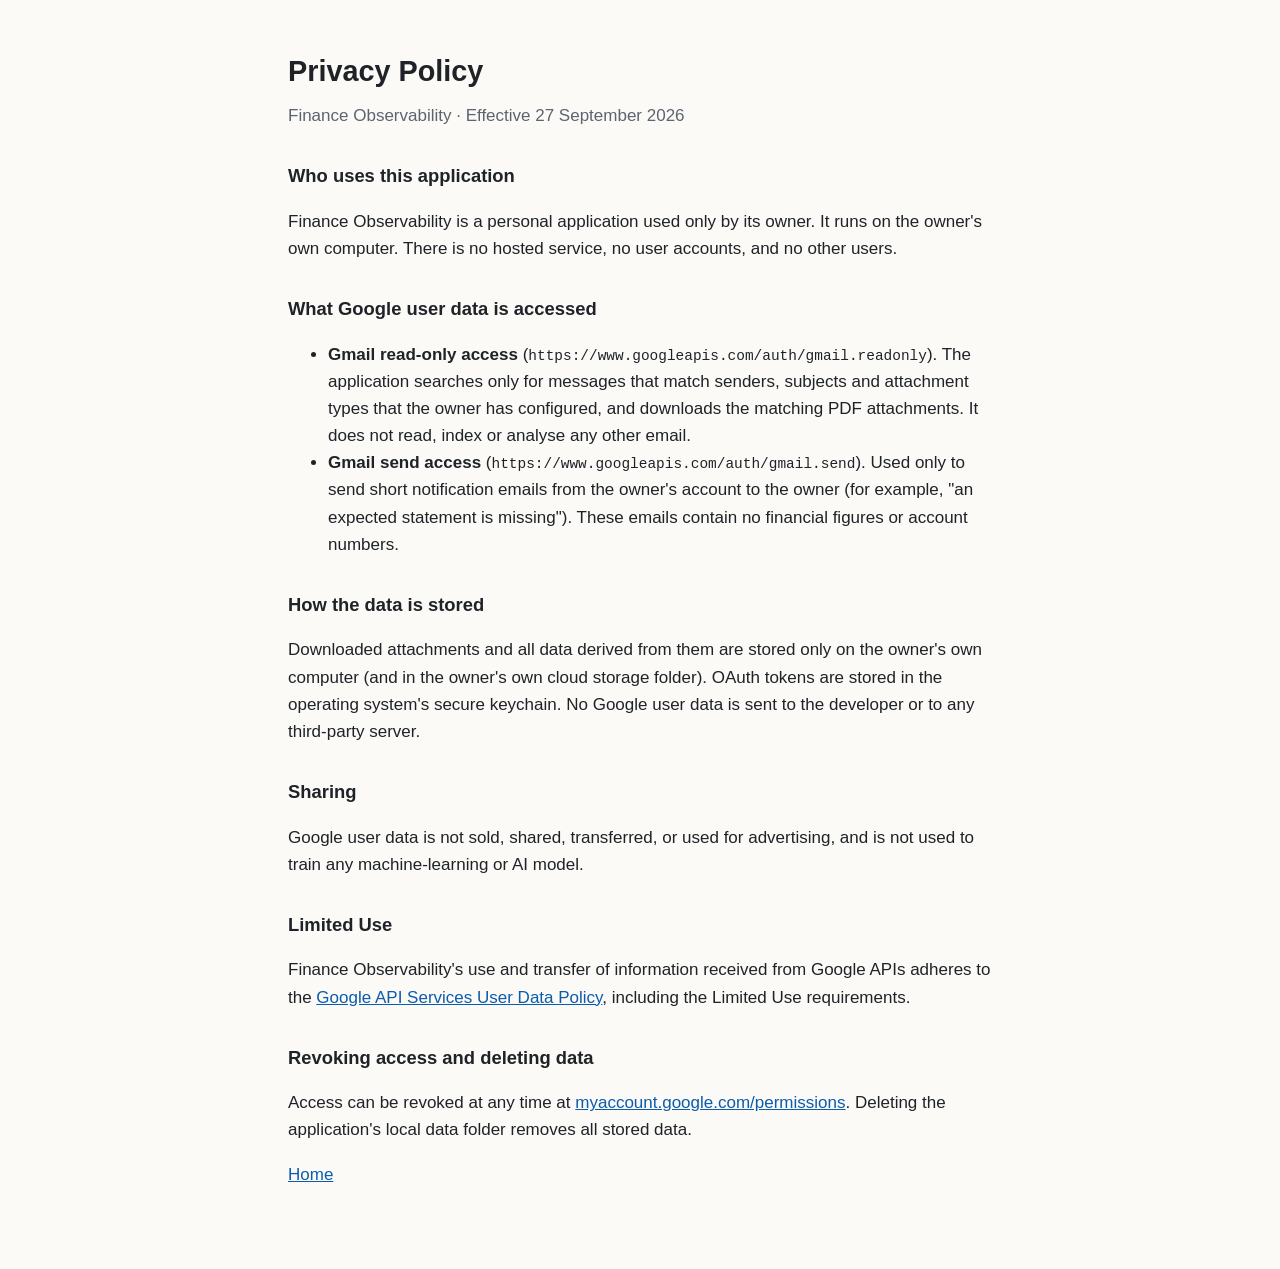
==== privacy.html @ 63c1629b "Add homepage and privacy policy for Google OAuth branding Co-Authored-By: Claude Opus 5.5 <noreply@a" ====
<!doctype html>
<html lang="en">
<head>
  <meta charset="utf-8">
  <meta name="viewport" content="width=device-width, initial-scale=1">
  <title>Finance Observability Privacy Policy</title>
  <link rel="stylesheet" href="style.css">
</head>
<body>
  <main>
    <h1>Privacy Policy</h1>
    <p class="meta">Finance Observability · Effective 27 September 2026</p>

    <h2>Who uses this application</h2>
    <p>
      Finance Observability is a personal application used only by its owner. It runs on the
      owner's own computer. There is no hosted service, no user accounts, and no other users.
    </p>

    <h2>What Google user data is accessed</h2>
    <ul>
      <li>
        <strong>Gmail read-only access</strong> (<code>https://www.googleapis.com/auth/gmail.readonly</code>).
        The application searches only for messages that match senders, subjects and attachment
        types that the owner has configured, and downloads the matching PDF attachments.
        It does not read, index or analyse any other email.
      </li>
      <li>
        <strong>Gmail send access</strong> (<code>https://www.googleapis.com/auth/gmail.send</code>).
        Used only to send short notification emails from the owner's account to the owner
        (for example, "an expected statement is missing"). These emails contain no financial
        figures or account numbers.
      </li>
    </ul>

    <h2>How the data is stored</h2>
    <p>
      Downloaded attachments and all data derived from them are stored only on the owner's own
      computer (and in the owner's own cloud storage folder). OAuth tokens are stored in the
      operating system's secure keychain. No Google user data is sent to the developer or to
      any third-party server.
    </p>

    <h2>Sharing</h2>
    <p>
      Google user data is not sold, shared, transferred, or used for advertising, and is not
      used to train any machine-learning or AI model.
    </p>

    <h2>Limited Use</h2>
    <p>
      Finance Observability's use and transfer of information received from Google APIs adheres
      to the
      <a href="https://developers.google.com/terms/api-services-user-data-policy">Google API Services User Data Policy</a>,
      including the Limited Use requirements.
    </p>

    <h2>Revoking access and deleting data</h2>
    <p>
      Access can be revoked at any time at
      <a href="https://myaccount.google.com/permissions">myaccount.google.com/permissions</a>.
      Deleting the application's local data folder removes all stored data.
    </p>

    <p><a href="index.html">Home</a></p>
  </main>
</body>
</html>
---- style.css ----
:root {
  --bg: #fbfaf7;
  --fg: #1f2328;
  --muted: #5d6470;
  --link: #0b5cad;
  --rule: #e4e1da;
  color-scheme: light dark;
}

@media (prefers-color-scheme: dark) {
  :root {
    --bg: #15171a;
    --fg: #e6e6e3;
    --muted: #9aa0a8;
    --link: #7cb4f0;
    --rule: #2c3036;
  }
}

body {
  margin: 0;
  background: var(--bg);
  color: var(--fg);
  font: 17px/1.6 -apple-system, BlinkMacSystemFont, "Segoe UI", sans-serif;
}

main {
  max-width: 44rem;
  margin: 0 auto;
  padding: 3rem 1rem 4rem;
}

h1 { font-size: 1.8rem; margin: 0 0 1rem; }
h2 { font-size: 1.15rem; margin: 2rem 0 0.5rem; }
a { color: var(--link); }
code { font-size: 0.85em; overflow-wrap: anywhere; }
.meta { color: var(--muted); margin-top: -0.5rem; }
footer { margin-top: 3rem; padding-top: 1rem; border-top: 1px solid var(--rule); color: var(--muted); }
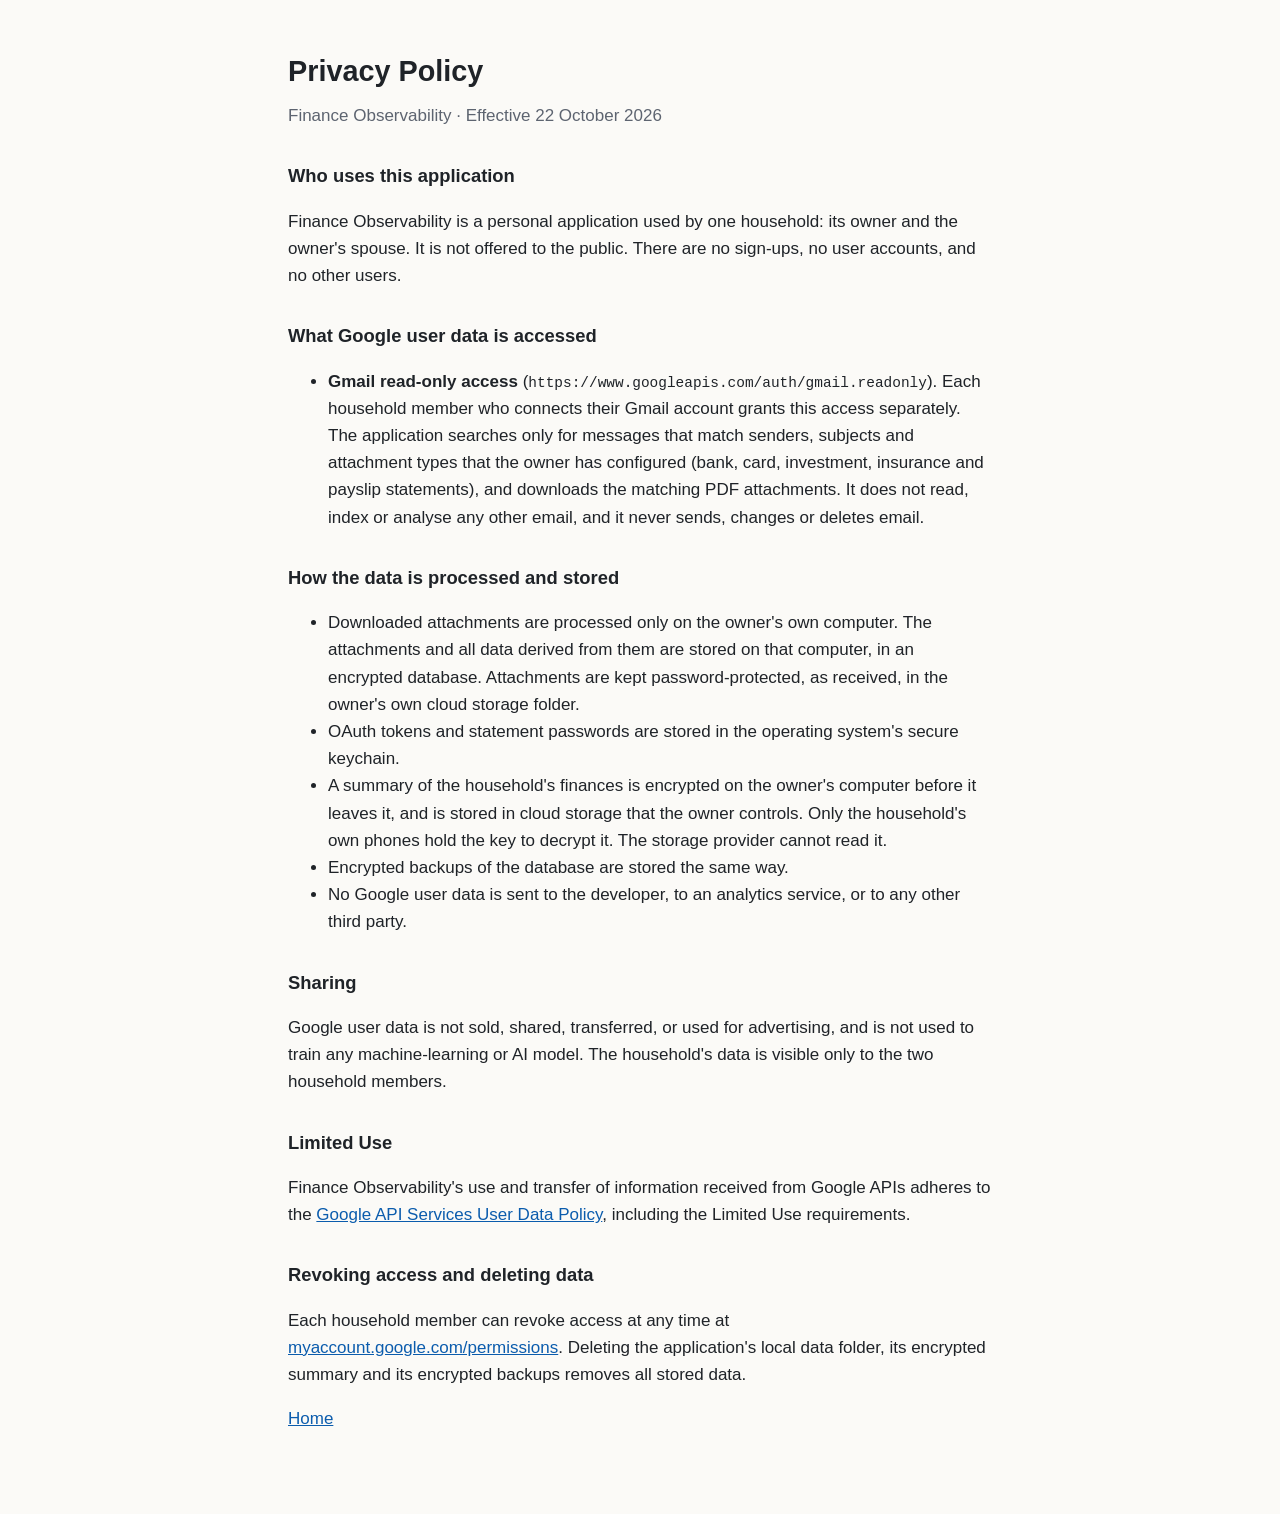
==== commit f8a7faab: "Describe the household app, read-only Gmail access and encrypted phone summary Co-Authored-By: Claud" ====
--- a/privacy.html
+++ b/privacy.html
@@ -9,42 +9,58 @@
 <body>
   <main>
     <h1>Privacy Policy</h1>
-    <p class="meta">Finance Observability · Effective 27 September 2026</p>
+    <p class="meta">Finance Observability · Effective 22 October 2026</p>
 
     <h2>Who uses this application</h2>
     <p>
-      Finance Observability is a personal application used only by its owner. It runs on the
-      owner's own computer. There is no hosted service, no user accounts, and no other users.
+      Finance Observability is a personal application used by one household: its owner and the
+      owner's spouse. It is not offered to the public. There are no sign-ups, no user accounts,
+      and no other users.
     </p>
 
     <h2>What Google user data is accessed</h2>
     <ul>
       <li>
         <strong>Gmail read-only access</strong> (<code>https://www.googleapis.com/auth/gmail.readonly</code>).
+        Each household member who connects their Gmail account grants this access separately.
         The application searches only for messages that match senders, subjects and attachment
-        types that the owner has configured, and downloads the matching PDF attachments.
-        It does not read, index or analyse any other email.
-      </li>
-      <li>
-        <strong>Gmail send access</strong> (<code>https://www.googleapis.com/auth/gmail.send</code>).
-        Used only to send short notification emails from the owner's account to the owner
-        (for example, "an expected statement is missing"). These emails contain no financial
-        figures or account numbers.
+        types that the owner has configured (bank, card, investment, insurance and payslip
+        statements), and downloads the matching PDF attachments. It does not read, index or
+        analyse any other email, and it never sends, changes or deletes email.
       </li>
     </ul>
 
-    <h2>How the data is stored</h2>
-    <p>
-      Downloaded attachments and all data derived from them are stored only on the owner's own
-      computer (and in the owner's own cloud storage folder). OAuth tokens are stored in the
-      operating system's secure keychain. No Google user data is sent to the developer or to
-      any third-party server.
-    </p>
+    <h2>How the data is processed and stored</h2>
+    <ul>
+      <li>
+        Downloaded attachments are processed only on the owner's own computer. The attachments
+        and all data derived from them are stored on that computer, in an encrypted database.
+        Attachments are kept password-protected, as received, in the owner's own cloud
+        storage folder.
+      </li>
+      <li>
+        OAuth tokens and statement passwords are stored in the operating system's secure
+        keychain.
+      </li>
+      <li>
+        A summary of the household's finances is encrypted on the owner's computer before it
+        leaves it, and is stored in cloud storage that the owner controls. Only the household's
+        own phones hold the key to decrypt it. The storage provider cannot read it.
+      </li>
+      <li>
+        Encrypted backups of the database are stored the same way.
+      </li>
+      <li>
+        No Google user data is sent to the developer, to an analytics service, or to any other
+        third party.
+      </li>
+    </ul>
 
     <h2>Sharing</h2>
     <p>
       Google user data is not sold, shared, transferred, or used for advertising, and is not
-      used to train any machine-learning or AI model.
+      used to train any machine-learning or AI model. The household's data is visible only to
+      the two household members.
     </p>
 
     <h2>Limited Use</h2>
@@ -57,9 +73,10 @@
 
     <h2>Revoking access and deleting data</h2>
     <p>
-      Access can be revoked at any time at
+      Each household member can revoke access at any time at
       <a href="https://myaccount.google.com/permissions">myaccount.google.com/permissions</a>.
-      Deleting the application's local data folder removes all stored data.
+      Deleting the application's local data folder, its encrypted summary and its encrypted
+      backups removes all stored data.
     </p>
 
     <p><a href="index.html">Home</a></p>
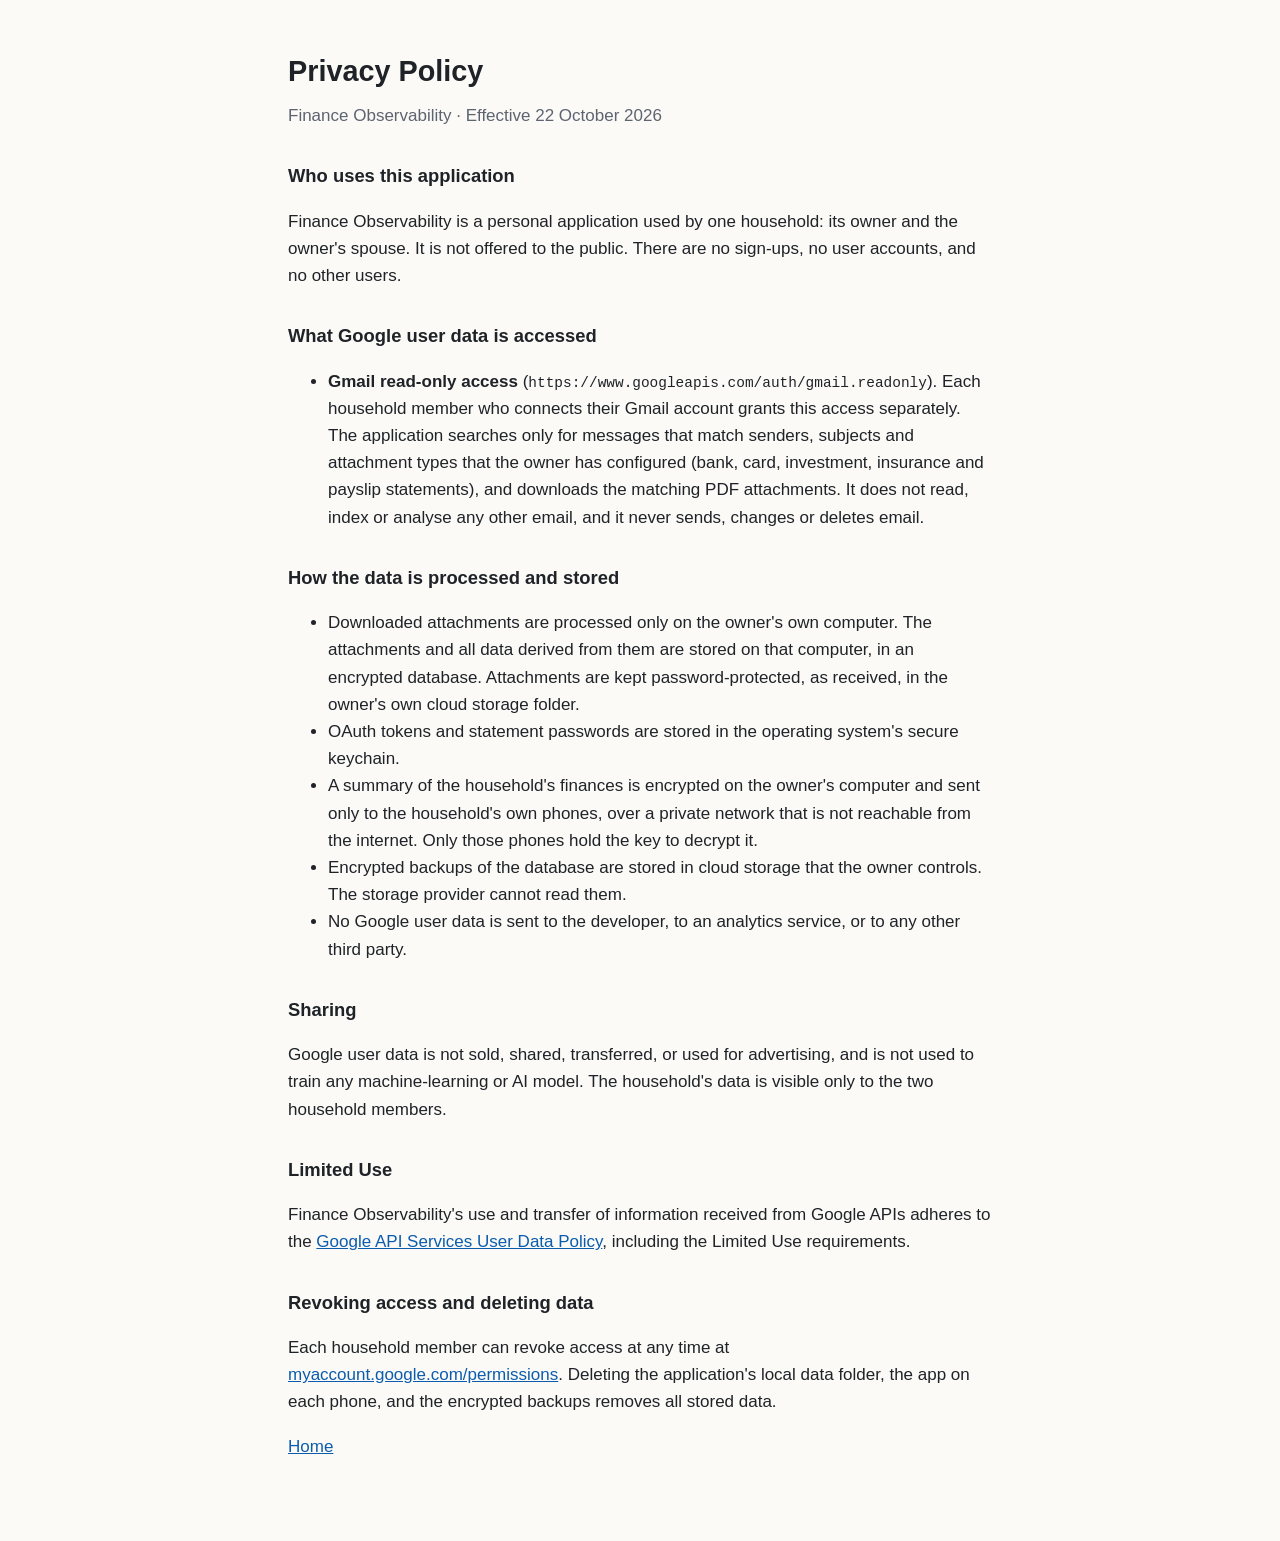
==== commit 9d08ed87: "Say the phone summary travels over a private network; backups go to cloud storage Co-Authored-By: Cl" ====
--- a/privacy.html
+++ b/privacy.html
@@ -43,12 +43,13 @@
         keychain.
       </li>
       <li>
-        A summary of the household's finances is encrypted on the owner's computer before it
-        leaves it, and is stored in cloud storage that the owner controls. Only the household's
-        own phones hold the key to decrypt it. The storage provider cannot read it.
+        A summary of the household's finances is encrypted on the owner's computer and sent
+        only to the household's own phones, over a private network that is not reachable from
+        the internet. Only those phones hold the key to decrypt it.
       </li>
       <li>
-        Encrypted backups of the database are stored the same way.
+        Encrypted backups of the database are stored in cloud storage that the owner controls.
+        The storage provider cannot read them.
       </li>
       <li>
         No Google user data is sent to the developer, to an analytics service, or to any other
@@ -75,7 +76,7 @@
     <p>
       Each household member can revoke access at any time at
       <a href="https://myaccount.google.com/permissions">myaccount.google.com/permissions</a>.
-      Deleting the application's local data folder, its encrypted summary and its encrypted
+      Deleting the application's local data folder, the app on each phone, and the encrypted
       backups removes all stored data.
     </p>
 
